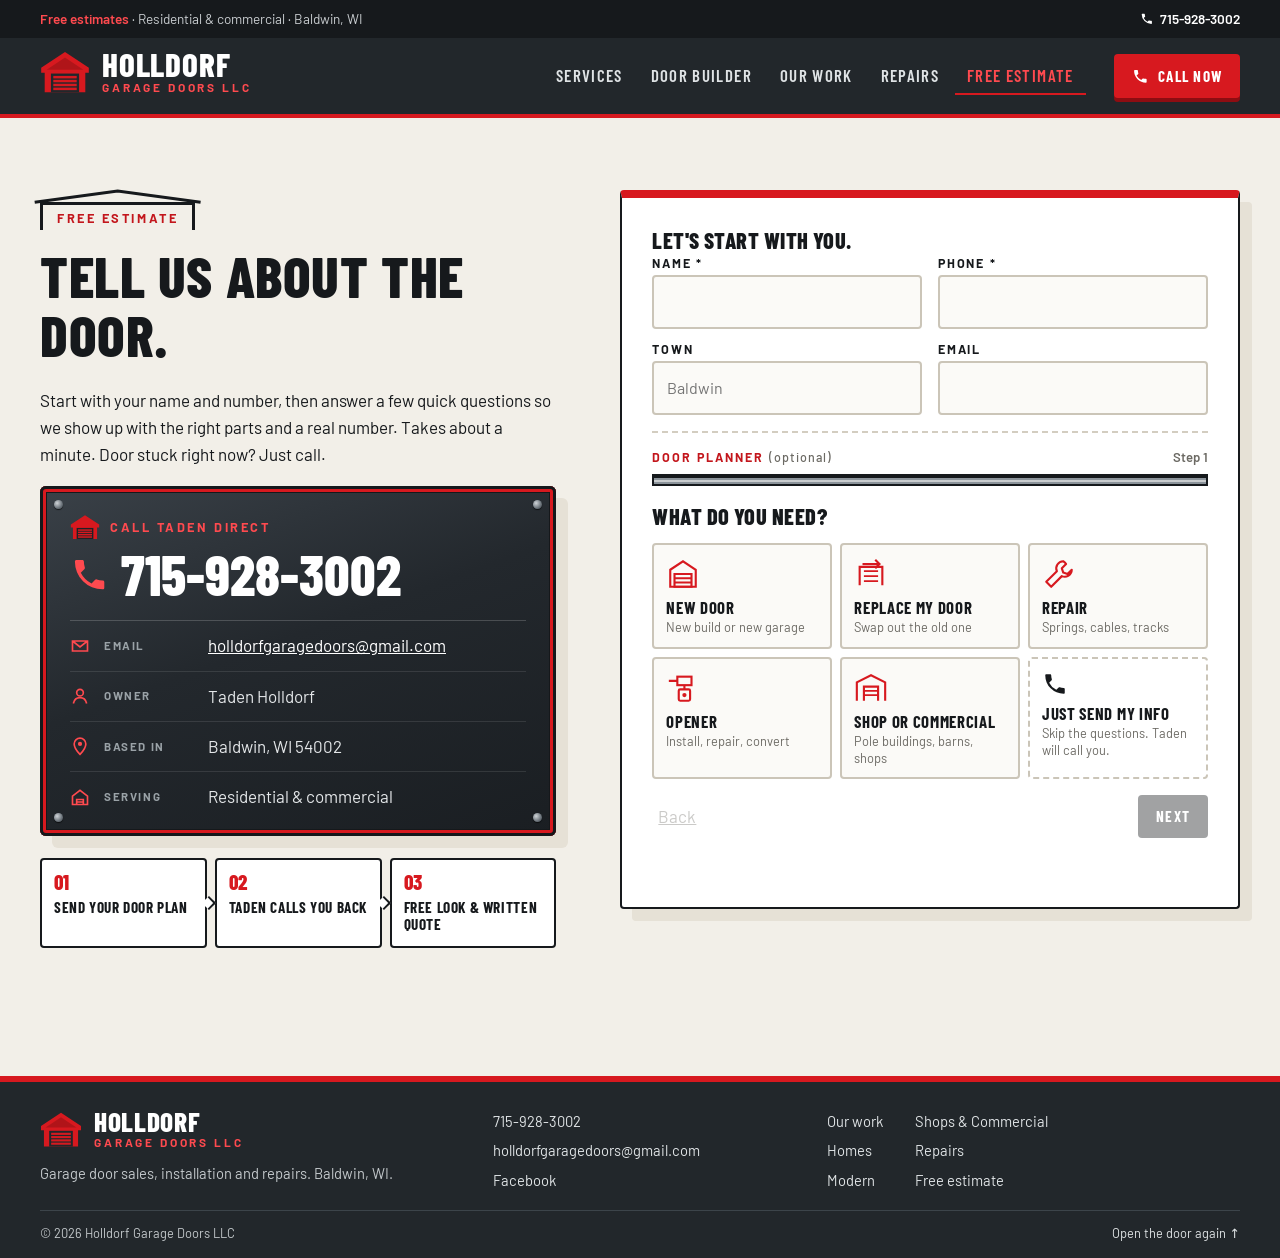
==== free-estimate/index.html @ e9998833 "Redesign: shop-drawing hero, new logo, landing pages, door planner - Hero: centered shop drawing of " ====
<!doctype html>
<html lang="en">
<head>
<meta charset="utf-8">
<meta name="viewport" content="width=device-width, initial-scale=1">
<title>Free Garage Door Estimate | Holldorf Garage Doors, Baldwin WI</title>
<meta name="description" content="Get a free garage door estimate from Holldorf Garage Doors in Baldwin, WI. Answer a few quick questions about your new door, repair or opener and we’ll call you back.">
<link rel="canonical" href="https://brilliantimpact-media.github.io/holldorf-doors-website/free-estimate/">
<meta name="theme-color" content="#d7191f">
<!-- Form service address (Formspree, Web3Forms, etc.). Leave empty and the form opens an email instead. -->
<meta name="hd-form-endpoint" content="">
<link rel="icon" href="../favicon.svg" type="image/svg+xml">
<link rel="icon" href="../favicon-48.png" type="image/png" sizes="48x48">
<link rel="apple-touch-icon" href="../apple-touch-icon.png">
<meta property="og:type" content="website">
<meta property="og:title" content="Free Garage Door Estimate | Holldorf Garage Doors, Baldwin WI">
<meta property="og:description" content="Get a free garage door estimate from Holldorf Garage Doors in Baldwin, WI. Answer a few quick questions about your new door, repair or opener and we’ll call you back.">
<meta property="og:url" content="https://brilliantimpact-media.github.io/holldorf-doors-website/free-estimate/">
<meta property="og:image" content="https://brilliantimpact-media.github.io/holldorf-doors-website/assets/img/og-image.jpg">
<meta name="twitter:card" content="summary_large_image">
<link rel="preconnect" href="https://fonts.googleapis.com">
<link rel="preconnect" href="https://fonts.gstatic.com" crossorigin>
<link href="https://fonts.googleapis.com/css2?family=Barlow+Condensed:wght@500;600;700;800&family=Barlow:wght@400;500;600;700&display=swap" rel="stylesheet">
<link rel="stylesheet" href="../assets/css/site.css?v=202611181426">
<script>document.documentElement.classList.add('js');</script>
<script type="application/ld+json">
{
 "@context": "https://schema.org",
 "@type": "BreadcrumbList",
 "itemListElement": [
  {
   "@type": "ListItem",
   "position": 1,
   "name": "Home",
   "item": "https://brilliantimpact-media.github.io/holldorf-doors-website/"
  },
  {
   "@type": "ListItem",
   "position": 2,
   "name": "Free Estimate",
   "item": "https://brilliantimpact-media.github.io/holldorf-doors-website/free-estimate/"
  }
 ]
}
</script>
</head>
<body class="inner">
<svg width="0" height="0" style="position:absolute" aria-hidden="true">
  <symbol id="i-phone" viewBox="0 0 24 24"><path fill="currentColor" d="M6.6 10.8a15.1 15.1 0 0 0 6.6 6.6l2.2-2.2c.3-.3.7-.4 1-.2 1.1.4 2.3.6 3.6.6.6 0 1 .4 1 1V20c0 .6-.4 1-1 1A17 17 0 0 1 3 4c0-.6.4-1 1-1h3.5c.6 0 1 .4 1 1 0 1.3.2 2.5.6 3.6.1.3 0 .7-.2 1z"/></symbol>
  <symbol id="i-arrow" viewBox="0 0 24 24"><path fill="none" stroke="currentColor" stroke-width="2.4" stroke-linecap="square" d="M4 12h15m-6-6 6 6-6 6"/></symbol>
  <symbol id="i-check" viewBox="0 0 24 24"><path fill="none" stroke="currentColor" stroke-width="3" stroke-linecap="square" d="m4 12.5 5 5L20 6.5"/></symbol>
</svg>

<a class="skip-link" href="#main">Skip to content</a>

<div class="topbar">
  <div class="wrap topbar__in">
    <span><b>Free estimates</b> &middot; Residential &amp; commercial &middot; Baldwin, WI</span>
    <a href="tel:+17159283002"><svg><use href="#i-phone"/></svg> 715-928-3002</a>
  </div>
</div>

<header class="site-header" id="top">
  <div class="wrap site-header__in">
    <a class="brand" href="../" aria-label="Holldorf Garage Doors, home"><span class="hd-lockup"><svg class="hd-lockup__icon" viewBox="0 0 64 56" aria-hidden="true"><path class="hd-mark__house" d="M32 2.5 1.5 22.5V29H6v25h52V29h4.5v-6.5Z"/><path class="hd-mark__trim" d="M32 9.5 8.5 25h47Z"/><rect class="hd-mark__door" x="14" y="30" width="36" height="24"/><g class="hd-mark__panels"><rect x="17" y="33" width="30" height="3.2"/><rect x="17" y="38" width="30" height="3.2"/><rect x="17" y="43" width="30" height="3.2"/><rect x="17" y="48" width="30" height="3.2"/></g></svg><span class="hd-lockup__words"><span class="hd-lockup__name">Holldorf</span><span class="hd-lockup__sub">Garage Doors LLC</span></span></span></a>
    <nav class="nav" id="nav" aria-label="Main">
      <a href="../#services">Services</a>
      <a href="../#builder">Door Builder</a>
      <a href="../work/">Our Work</a>
      <a href="../#trouble">Repairs</a>
      <a href="../free-estimate/" aria-current="page" class="is-active">Free Estimate</a>
    </nav>
    <a class="btn btn--red btn--sm header-cta" href="tel:+17159283002"><svg><use href="#i-phone"/></svg><span>Call now</span></a>
    <button class="nav-toggle" type="button" aria-controls="nav" aria-expanded="false" aria-label="Menu"><span></span><span></span><span></span></button>
  </div>
</header>

<main id="main">
  <!-- ============ Estimate (shared: homepage + /free-estimate/) ============ -->
  <section class="section estimate estimate--page" id="estimate">
    <div class="wrap estimate__grid">
      <div class="estimate__info" data-reveal>
        <p class="kicker"><span class="kick"><svg class="kick__roof" viewBox="0 0 100 20" preserveAspectRatio="none" aria-hidden="true"><path d="M1 19 50 1.5 99 19"/></svg><span class="kick__bay"><span class="kick__text">Free estimate</span><span class="kick__door" aria-hidden="true"></span></span></span></p>
        <h1>Tell us about the door.</h1>
        <p>Start with your name and number, then answer a few quick questions so we show up with the right parts and a real number. Takes about a minute. Door stuck right now? Just call.</p>
        <div class="cplate">
          <i class="cplate__rivet cplate__rivet--tl"></i><i class="cplate__rivet cplate__rivet--tr"></i><i class="cplate__rivet cplate__rivet--bl"></i><i class="cplate__rivet cplate__rivet--br"></i>
          <p class="cplate__label"><svg class="cplate__mark" viewBox="0 0 64 56" aria-hidden="true"><path class="hd-mark__house" d="M32 2.5 1.5 22.5V29H6v25h52V29h4.5v-6.5Z"/><rect class="hd-mark__door" x="14" y="30" width="36" height="24"/><g class="hd-mark__panels"><rect x="17" y="33" width="30" height="3.2"/><rect x="17" y="38" width="30" height="3.2"/><rect x="17" y="43" width="30" height="3.2"/><rect x="17" y="48" width="30" height="3.2"/></g></svg>Call Taden direct</p>
          <a class="cplate__phone" href="tel:+17159283002"><svg><use href="#i-phone"/></svg>715-928-3002</a>
          <ul class="cplate__list">
            <li><svg viewBox="0 0 24 24" aria-hidden="true"><path d="M3 6h18v12H3z M3 6l9 7 9-7" fill="none" stroke="currentColor" stroke-width="2"/></svg><span>Email</span><a href="mailto:holldorfgaragedoors@gmail.com">holldorfgaragedoors@gmail.com</a></li>
            <li><svg viewBox="0 0 24 24" aria-hidden="true"><circle cx="12" cy="8" r="4" fill="none" stroke="currentColor" stroke-width="2"/><path d="M4 21c1-4.5 4.2-7 8-7s7 2.5 8 7" fill="none" stroke="currentColor" stroke-width="2"/></svg><span>Owner</span>Taden Holldorf</li>
            <li><svg viewBox="0 0 24 24" aria-hidden="true"><path d="M12 22s7-7.2 7-12.5A7 7 0 0 0 5 9.5C5 14.8 12 22 12 22z" fill="none" stroke="currentColor" stroke-width="2"/><circle cx="12" cy="9.5" r="2.5" fill="currentColor"/></svg><span>Based in</span>Baldwin, WI 54002</li>
            <li><svg viewBox="0 0 24 24" aria-hidden="true"><path d="M3 11 12 4l9 7v10H3z" fill="none" stroke="currentColor" stroke-width="2"/><path d="M8 21v-6h8v6M8 18h8" fill="none" stroke="currentColor" stroke-width="2"/></svg><span>Serving</span>Residential &amp; commercial</li>
          </ul>
        </div>
        <ol class="howto">
          <li><b>01</b><span>Send your door plan</span></li>
          <li><b>02</b><span>Taden calls you back</span></li>
          <li><b>03</b><span>Free look &amp; written quote</span></li>
        </ol>
      </div>

      <!-- Contact first, then the Door Planner. Follow-up questions depend on the job picked
           (built in estimate.js); every question has an "Other" option. -->
      <form class="estimate__form planner" id="estimate-form" novalidate data-reveal data-thanks="../thank-you.html">
        <fieldset class="contact-block">
          <legend>Let's start with you.</legend>
          <div class="field-row">
            <label class="field"><span>Name *</span><input name="name" autocomplete="name" required aria-describedby="err-name"><em class="field-err" id="err-name"></em></label>
            <label class="field"><span>Phone *</span><input name="phone" type="tel" inputmode="tel" autocomplete="tel" required aria-describedby="err-phone"><em class="field-err" id="err-phone"></em></label>
          </div>
          <div class="field-row">
            <label class="field"><span>Town</span><input name="town" autocomplete="address-level2" placeholder="Baldwin"></label>
            <label class="field"><span>Email</span><input name="email" type="email" autocomplete="email" aria-describedby="err-email"><em class="field-err" id="err-email"></em></label>
          </div>
          <input type="text" name="_gotcha" class="hp" tabindex="-1" autocomplete="off" aria-hidden="true">
        </fieldset>

        <div class="build-pick" id="build-pick" hidden>
          <span>Door Builder pick</span>
          <p></p>
          <button type="button" class="link-btn" id="build-clear">Remove</button>
          <input type="hidden" name="door_builder">
        </div>

        <div class="planner-block">
          <div class="planner-top">
            <p class="planner-kicker">Door planner <span>(optional)</span></p>
            <p class="meter-label" aria-live="polite">Step 1</p>
          </div>
          <div class="meter" aria-hidden="true"><div class="meter-door"></div></div>

          <fieldset class="q on" data-key="type" data-single data-label="Job">
            <legend>What do you need?</legend>
            <div class="opts opts-icon">
              <button type="button" class="opt" data-v="New door"><svg viewBox="0 0 48 48" aria-hidden="true"><path d="M6 18 24 6l18 12v24H6z" fill="none" stroke="currentColor" stroke-width="3"/><path d="M12 24h24v18H12z" fill="none" stroke="currentColor" stroke-width="3"/><path d="M12 30h24M12 36h24" stroke="currentColor" stroke-width="2.5"/></svg><strong>New door</strong><span>New build or new garage</span></button>
              <button type="button" class="opt" data-v="Replace my door"><svg viewBox="0 0 48 48" aria-hidden="true"><path d="M8 40V14h32v26" fill="none" stroke="currentColor" stroke-width="3"/><path d="M14 20h20M14 27h20M14 34h20" stroke="currentColor" stroke-width="2.5"/><path d="m30 4 6 6-6 6" fill="none" stroke="currentColor" stroke-width="3"/><path d="M12 10h24" stroke="currentColor" stroke-width="3"/></svg><strong>Replace my door</strong><span>Swap out the old one</span></button>
              <button type="button" class="opt" data-v="Repair"><svg viewBox="0 0 48 48" aria-hidden="true"><path d="M30 6a10 10 0 0 0-9 14L6 35l7 7 15-15A10 10 0 0 0 42 18l-6 6-6-2-2-6 6-6a10 10 0 0 0-4-4z" fill="none" stroke="currentColor" stroke-width="3" stroke-linejoin="round"/></svg><strong>Repair</strong><span>Springs, cables, tracks</span></button>
              <button type="button" class="opt" data-v="Opener"><svg viewBox="0 0 48 48" aria-hidden="true"><rect x="16" y="8" width="20" height="12" fill="none" stroke="currentColor" stroke-width="3"/><path d="M4 14h12M26 20v6" stroke="currentColor" stroke-width="3"/><rect x="18" y="26" width="16" height="16" rx="2" fill="none" stroke="currentColor" stroke-width="3"/><circle cx="26" cy="34" r="3" fill="currentColor"/></svg><strong>Opener</strong><span>Install, repair, convert</span></button>
              <button type="button" class="opt" data-v="Commercial or pole building"><svg viewBox="0 0 48 48" aria-hidden="true"><path d="M4 42V16L24 6l20 10v26" fill="none" stroke="currentColor" stroke-width="3"/><path d="M14 42V22h20v20" fill="none" stroke="currentColor" stroke-width="3"/><path d="M14 28h20M14 34h20" stroke="currentColor" stroke-width="2.5"/></svg><strong>Shop or commercial</strong><span>Pole buildings, barns, shops</span></button>
              <button type="submit" class="opt opt-send send-now"><svg viewBox="0 0 24 24" aria-hidden="true"><use href="#i-phone"/></svg><strong>Just send my info</strong><span>Skip the questions. Taden will call you.</span></button>
            </div>
          </fieldset>

          <fieldset class="q q-final" data-key="final">
            <legend>Here's your door plan.</legend>
            <div class="plan-card">
              <dl class="plan-list"></dl>
              <div>
                <p class="plan-head">What happens next</p>
                <ul class="plan-expect"></ul>
              </div>
            </div>
            <label class="field final-note"><span class="final-label">Anything else we should know?</span><textarea name="details" rows="3" placeholder="Door size, what's going on, best time to reach you..."></textarea></label>
            <input type="hidden" name="door_plan">
            <button class="btn btn--red btn--block send-plan" type="submit">Send my door plan <svg><use href="#i-arrow"/></svg></button>
          </fieldset>

          <div class="planner-nav">
            <button type="button" class="link-btn p-back" disabled>Back</button>
            <button type="button" class="btn btn--dark btn--sm p-next" disabled>Next</button>
          </div>
        </div>
        <p class="form-msg" id="form-msg" role="status" aria-live="polite"></p>
      </form>
    </div>
  </section>

</main>

<footer class="site-footer">
  <div class="wrap footer__grid">
    <div class="footer__brand">
      <a class="footer__logo" href="../" aria-label="Holldorf Garage Doors, home"><span class="hd-lockup"><svg class="hd-lockup__icon" viewBox="0 0 64 56" aria-hidden="true"><path class="hd-mark__house" d="M32 2.5 1.5 22.5V29H6v25h52V29h4.5v-6.5Z"/><path class="hd-mark__trim" d="M32 9.5 8.5 25h47Z"/><rect class="hd-mark__door" x="14" y="30" width="36" height="24"/><g class="hd-mark__panels"><rect x="17" y="33" width="30" height="3.2"/><rect x="17" y="38" width="30" height="3.2"/><rect x="17" y="43" width="30" height="3.2"/><rect x="17" y="48" width="30" height="3.2"/></g></svg><span class="hd-lockup__words"><span class="hd-lockup__name">Holldorf</span><span class="hd-lockup__sub">Garage Doors LLC</span></span></span></a>
      <p class="footer__blurb">Garage door sales, installation and repairs. Baldwin, WI.</p>
    </div>
    <ul class="footer__list">
      <li><a href="tel:+17159283002">715-928-3002</a></li>
      <li><a href="mailto:holldorfgaragedoors@gmail.com">holldorfgaragedoors@gmail.com</a></li>
      <li><a href="https://www.facebook.com/p/Holldorf-Garage-Doors-LLC-61573275539430/">Facebook</a></li>
    </ul>
    <ul class="footer__list footer__list--2">
      <li><a href="../work/">Our work</a></li><li><a href="../work/homes/">Homes</a></li><li><a href="../work/modern/">Modern</a></li><li><a href="../work/shops-commercial/">Shops &amp; Commercial</a></li>
      <li><a href="../#trouble">Repairs</a></li>
      <li><a href="../free-estimate/">Free estimate</a></li>
    </ul>
  </div>
  <div class="wrap footer__base">
    <span>&copy; <span id="yr">2026</span> Holldorf Garage Doors LLC</span>
    <a href="../?intro" class="replay">Open the door again &uarr;</a>
  </div>
</footer>

<a class="call-bar" href="tel:+17159283002"><svg><use href="#i-phone"/></svg> Call for a free estimate</a>

<div class="lightbox" id="lightbox" hidden>
  <button class="lb-close" type="button" aria-label="Close">&times;</button>
  <button class="lb-nav lb-prev" type="button" aria-label="Previous photo">&lsaquo;</button>
  <figure><img alt=""><figcaption></figcaption></figure>
  <button class="lb-nav lb-next" type="button" aria-label="Next photo">&rsaquo;</button>
</div>

<script src="../assets/js/main.js?v=202611181426" defer></script>
<script src="../assets/js/estimate.js?v=202611181426" defer></script>
</body>
</html>
---- assets/css/site.css ----
/* Holldorf Garage Doors: site styles */
:root {
  --ink: #16191c;
  --steel: #22272b;
  --steel-2: #2e3439;
  --steel-3: #3c444a;
  --line: #4a535a;
  --paper: #f2efe8;
  --paper-2: #e6e1d6;
  --muted: #6c6a64;
  --red: #d7191f;      /* logo red */
  --red-2: #ee2a30;
  --red-dark: #8e0d12;
  --caution: #f6c300;  /* caution tape */
  --rust: #c3161c;
  --white: #fff;
  --radius: 4px;
  --wrap: 1200px;
  --head: "Barlow Condensed", "Arial Narrow", sans-serif;
  --body: "Barlow", system-ui, -apple-system, "Segoe UI", sans-serif;
  --mark-door: var(--ink);
  --hdr: 80px;
}

*, *::before, *::after { box-sizing: border-box; }
html { scroll-behavior: smooth; scroll-padding-top: 84px; -webkit-text-size-adjust: 100%; }
body { margin: 0; background: var(--paper); color: var(--ink); font: 400 17px/1.6 var(--body); overflow-x: hidden; }
img { max-width: 100%; height: auto; display: block; }
a { color: inherit; }
h1, h2, h3, h4 { font-family: var(--head); line-height: 1.02; margin: 0 0 .4em; text-transform: uppercase; letter-spacing: .01em; }
h2 { font-size: clamp(2.2rem, 4.6vw, 3.6rem); font-weight: 800; }
h3 { font-size: 1.45rem; font-weight: 700; }
p { margin: 0 0 1em; }
svg { width: 1em; height: 1em; flex: none; }
button { font: inherit; }
.wrap { width: min(var(--wrap), 100% - 32px); margin-inline: auto; }
.skip-link { position: absolute; left: -999px; top: 8px; background: var(--red); color: var(--white); padding: 8px 14px; z-index: 300; font-weight: 700; }
.skip-link:focus { left: 8px; }
:focus-visible { outline: 3px solid var(--red); outline-offset: 3px; }

.kicker { font: 700 .8rem/1 var(--body); letter-spacing: .2em; text-transform: uppercase; color: var(--rust); margin-bottom: 16px; display: flex; }
/* Section label drawn as a tiny garage; its door rolls up when the section scrolls in */
.kick { display: inline-flex; flex-direction: column; color: var(--ink); }
.kick__roof { display: block; width: calc(100% + 14px); height: 13px; margin: 0 -7px -1.5px; overflow: visible; }
.kick__roof path { fill: none; stroke: currentColor; stroke-width: 3; stroke-linejoin: miter; vector-effect: non-scaling-stroke; }
.kick__bay { position: relative; display: block; border: 3px solid currentColor; border-bottom: 0; padding: 7px 14px 6px; overflow: hidden; }
.kick__text { display: block; color: var(--rust); white-space: nowrap; }
.kick__door { display: none; }
.js .kick__door { display: block; position: absolute; inset: 0; background: repeating-linear-gradient(180deg, #e9e7e1 0 6px, #c9c6be 6px 7.5px); transition: transform .9s cubic-bezier(.6,.02,.3,1) .1s; }
.js .kick.is-open .kick__door { transition-delay: .3s; }
.js .kick.is-open .kick__door { transform: translateY(-101%); }
.section-head--light .kick, .area .kick { color: #d5d9dc; }
.section-head--light .kick__text, .area .kick__text { color: #ff4a4f; }
.js .section-head--light .kick__door, .js .area .kick__door { background: repeating-linear-gradient(180deg, #4a5157 0 6px, #2b3035 6px 7.5px); }
.stamp { font-family: var(--head); font-size: .9rem; letter-spacing: .12em; border: 2px solid currentColor; padding: 4px 8px 3px; transform: rotate(-2deg); display: inline-block; }

/* Buttons */
.btn { display: inline-flex; align-items: center; justify-content: center; gap: 10px; font: 700 1.05rem/1 var(--head); letter-spacing: .08em; text-transform: uppercase; text-decoration: none; padding: 17px 24px 16px; border: 2px solid transparent; border-radius: var(--radius); cursor: pointer; transition: transform .15s, background .15s, color .15s, box-shadow .15s; }
.btn svg { width: 1.1em; height: 1.1em; }
.btn--red { background: var(--red); color: var(--white); box-shadow: 0 4px 0 var(--red-dark); }
.btn--red:hover { background: var(--red-2); transform: translateY(-1px); }
.btn--red:active { transform: translateY(3px); box-shadow: 0 1px 0 var(--red-dark); }
.btn--ghost { color: var(--white); border-color: rgba(255,255,255,.6); }
.btn--ghost:hover { background: var(--white); color: var(--ink); }
.btn--dark { background: var(--ink); color: var(--white); }
.btn--dark:hover { background: var(--steel-3); }
.btn--sm { padding: 12px 16px 11px; font-size: .95rem; }
.btn--block { width: 100%; }

/* Topbar + header */
.topbar { background: var(--ink); color: #c9cdd0; font-size: .85rem; }
.topbar__in { display: flex; justify-content: space-between; align-items: center; gap: 12px; min-height: 38px; }
.topbar b { color: #ff4a4f; font-weight: 600; }
.topbar a { display: inline-flex; gap: 6px; align-items: center; color: var(--white); font-weight: 600; text-decoration: none; }
.site-header { position: sticky; top: 0; z-index: 50; background: var(--steel); color: var(--white); border-bottom: 4px solid var(--red); transition: box-shadow .2s; }
.site-header.is-stuck { box-shadow: 0 6px 24px rgba(0,0,0,.35); }
.site-header__in { display: flex; align-items: center; gap: 28px; min-height: 76px; }
.brand { display: block; flex: none; text-decoration: none; }
/* Logo: garage mark on the side, HOLLDORF big, GARAGE DOORS LLC underneath */
.hd-mark__house { fill: var(--mark-fg, var(--red)); }
.hd-mark__trim { fill: var(--mark-trim, rgba(0,0,0,.18)); }
.hd-mark__door { fill: var(--mark-door, var(--ink)); }
.hd-mark__panels { fill: var(--mark-panel, var(--mark-fg, var(--red))); }
.hd-lockup { display: inline-flex; align-items: center; gap: 12px; color: var(--white); --mark-door: var(--steel); }
.hd-lockup__icon { width: 50px; height: 44px; flex: none; }
.hd-lockup__words { display: flex; flex-direction: column; line-height: 1; }
.hd-lockup__name { font: 800 2.05rem/.82 var(--head); text-transform: uppercase; letter-spacing: .025em; color: var(--white); }
.hd-lockup__sub { margin-top: 5px; font: 700 .74rem/1 var(--body); letter-spacing: .24em; text-transform: uppercase; color: #ff4a4f; }
.nav { display: flex; gap: 4px; margin-left: auto; }
.nav a { font: 600 1.05rem/1 var(--head); letter-spacing: .08em; text-transform: uppercase; text-decoration: none; padding: 10px 12px; color: #dfe3e5; border-bottom: 2px solid transparent; }
.nav a:hover, .nav a.is-active { color: #ff4a4f; border-bottom-color: var(--red); }
.nav-toggle { display: none; background: none; border: 0; width: 44px; height: 44px; padding: 10px; cursor: pointer; }
.nav-toggle span { display: block; height: 3px; background: var(--white); margin: 5px 0; transition: transform .2s, opacity .2s; }
.nav-toggle[aria-expanded="true"] span:nth-child(1) { transform: translateY(8px) rotate(45deg); }
.nav-toggle[aria-expanded="true"] span:nth-child(2) { opacity: 0; }
.nav-toggle[aria-expanded="true"] span:nth-child(3) { transform: translateY(-8px) rotate(-45deg); }

/* Hero: centered shop drawing on a drafting grid */
.hero { position: relative; color: var(--white); background-color: #15181b; overflow: hidden; text-align: center;
  background-image: radial-gradient(ellipse 80% 70% at 50% 45%, transparent 0%, rgba(10,11,13,.75) 100%),
    linear-gradient(rgba(255,255,255,.045) 1px, transparent 1px), linear-gradient(90deg, rgba(255,255,255,.045) 1px, transparent 1px),
    linear-gradient(rgba(255,255,255,.02) 1px, transparent 1px), linear-gradient(90deg, rgba(255,255,255,.02) 1px, transparent 1px);
  background-size: 100% 100%, 64px 64px, 64px 64px, 16px 16px, 16px 16px; background-position: center; }
.hero__in { position: relative; padding: clamp(44px, 7vh, 80px) 0 clamp(52px, 7vh, 76px); display: flex; flex-direction: column; align-items: center; }
.hero__copy { display: flex; flex-direction: column; align-items: center; }
.hero__kicker { display: flex; justify-content: center; flex-wrap: wrap; margin: 0 0 14px; font: 700 .85rem/1 var(--body); letter-spacing: .2em; text-transform: uppercase; color: #cfd3d6; }
.hero__kicker span + span::before { content: "\2605"; color: var(--red-2); margin: 0 14px; letter-spacing: 0; }
.hero__title { font-size: clamp(3rem, 7vw, 6.2rem); font-weight: 800; line-height: .9; margin-bottom: 16px; }
.hero__title span { color: var(--red-2); white-space: nowrap; }
.hero__lede { max-width: 36em; font-size: 1.15rem; color: #d9dcde; }
.hero__ctas { display: flex; gap: 14px; flex-wrap: wrap; justify-content: center; margin-top: 10px; }
.hero__plan { width: min(980px, 100%); margin-top: clamp(18px, 3vh, 34px); }
.plan { width: 100%; height: auto; display: block; overflow: visible; }
.plan .ln { fill: none; stroke: #eceae4; stroke-width: 2.2; stroke-linecap: square; stroke-linejoin: miter; }
.plan .ln--thin { stroke-width: 1.5; }
.plan .ln--hair { stroke-width: .8; stroke: #8d959a; }
.plan .ln--glass { fill: rgba(255,255,255,.06); }
.plan .ln--glint { stroke-width: 1; stroke: #8d959a; }
.plan .ln--ground { stroke-width: 2.6; }
.plan .ln--dim { stroke: #ff4a4f; stroke-width: 1.5; }
.plan .ln--ext { stroke: #ff4a4f; stroke-width: 1; stroke-opacity: .6; }
.plan .ln--lead { stroke: #9aa2a7; stroke-width: 1; }
.plan .dotc { fill: #ff4a4f; }
.plan .dim-t { font: 700 17px var(--head); letter-spacing: .06em; fill: #ff4a4f; text-anchor: middle; }
.plan .call-t { font: 600 15px var(--head); letter-spacing: .1em; text-transform: uppercase; fill: #c3c8cb; }
.hero__sheet { position: absolute; right: 16px; bottom: 40px; margin: 0; display: flex; border: 1px solid rgba(255,255,255,.22); font: 600 .68rem/1 var(--body); letter-spacing: .16em; text-transform: uppercase; color: #8f979c; }
.hero__sheet span { padding: 7px 10px; }
.hero__sheet span + span { border-left: 1px solid rgba(255,255,255,.22); }
/* draw-in (plays as the door lifts) */
.js .plan .ln { stroke-dasharray: 1; stroke-dashoffset: 1; }
.js .plan .dotc, .js .plan .fade { opacity: 0; }
.hero-in .plan .ln { animation: plan-draw 1.1s cubic-bezier(.5,0,.2,1) forwards; animation-delay: var(--d, 0s); }
.hero-in .plan .dotc, .hero-in .plan .fade { animation: plan-fade .5s ease forwards; animation-delay: var(--d, 0s); }
@keyframes plan-draw { to { stroke-dashoffset: 0; } }
@keyframes plan-fade { to { opacity: 1; } }
.js .hero__copy > * { opacity: 0; transform: translateY(22px); transition: opacity .8s ease, transform .8s cubic-bezier(.2,.7,.2,1); }
.hero-in .hero__copy > * { opacity: 1; transform: none; }
.hero-in .hero__copy > :nth-child(2) { transition-delay: .08s; }
.hero-in .hero__copy > :nth-child(3) { transition-delay: .16s; }
.hero-in .hero__copy > :nth-child(4) { transition-delay: .24s; }

/* Slanted caution tape under the hero */
.tape { position: relative; z-index: 5; height: 40px; margin: -20px -2% 0; transform: rotate(-1.4deg); border-block: 5px solid var(--ink);
  background: repeating-linear-gradient(-45deg, var(--caution) 0 22px, var(--ink) 22px 44px); box-shadow: 0 8px 18px rgba(0,0,0,.28); }

.hazard { height: 14px; background: repeating-linear-gradient(-45deg, var(--caution) 0 18px, var(--ink) 18px 36px); }

/* Sections */
.section { padding: clamp(72px, 10vw, 128px) 0; }
.section-head { max-width: 660px; margin-bottom: 48px; }
.section-head p:last-child { font-size: 1.1rem; color: var(--muted); }
.section-head--light p:last-child { color: #b9bfc3; }
.section-head--center { margin-inline: auto; text-align: center; }
.section-head--tight { max-width: 760px; margin-bottom: 34px; }
.section-head--tight h2 { font-size: clamp(2rem, 3.6vw, 2.9rem); }
.section-head--tight p:last-child { margin-bottom: 0; }
.section-head--center .kicker { justify-content: center; }
.section-head--row { max-width: none; display: flex; justify-content: space-between; align-items: end; gap: 24px; flex-wrap: wrap; }
.section-head--row h2 { margin: 0; }

/* Services */
.services { padding-block: clamp(56px, 7vw, 84px); }
.svc-grid { display: grid; grid-template-columns: repeat(3, 1fr); gap: 2px; background: var(--paper-2); border: 2px solid var(--paper-2); }
.svc { position: relative; background: var(--white); padding: 24px 26px 24px; display: grid; grid-template-columns: 44px 1fr; gap: 6px 16px; align-content: start; transition: background .2s, color .2s; overflow: hidden; }
.svc::after { content: ""; position: absolute; left: 0; right: 0; bottom: 0; height: 4px; background: var(--red); transform: scaleX(0); transform-origin: left; transition: transform .35s; }
.svc:hover { background: var(--steel); color: var(--white); }
.svc:hover::after { transform: scaleX(1); }
.svc:hover p { color: #c6cbce; }
.svc__no { position: absolute; top: 14px; right: 18px; font: 800 1.6rem/1 var(--head); color: var(--paper-2); transition: color .2s; }
.svc:hover .svc__no { color: var(--steel-3); }
.svc__icon { width: 44px; height: 44px; color: var(--red); grid-row: span 2; }
.svc:hover .svc__icon { color: #ff4a4f; }
.svc h3 { font-size: 1.3rem; margin: 6px 0 0; padding-right: 30px; }
.svc p { color: var(--muted); margin: 0; font-size: .95rem; line-height: 1.5; }

/* Builder */
.builder { background: var(--steel) linear-gradient(180deg, var(--ink), var(--steel)); color: var(--white); padding-block: clamp(48px, 5vw, 60px); }
.builder .section-head--tight { margin-bottom: 24px; }
.builder__grid { display: grid; grid-template-columns: minmax(0, 1.35fr) minmax(0, 1fr); gap: 28px; align-items: start; }
.builder__stage { background: #0f1214; border: 2px solid var(--steel-3); padding: 12px; border-radius: var(--radius); }
#door-preview { width: 100%; height: auto; display: block; border-radius: 2px; }
.builder__note { font-size: .76rem; color: #8f979c; margin: 0; }
.builder__controls { display: grid; gap: 14px; }
fieldset { border: 0; padding: 0; margin: 0; min-width: 0; }
legend { font: 700 .74rem/1 var(--body); letter-spacing: .18em; text-transform: uppercase; color: var(--red-2); margin-bottom: 8px; padding: 0; }
.chips { display: flex; flex-wrap: wrap; gap: 6px; }
.chips label, .swatches label, .toggle { cursor: pointer; position: relative; }
.chips input, .swatches input, .toggle input { position: absolute; opacity: 0; width: 1px; height: 1px; }
.chips span { display: inline-block; padding: 8px 11px 7px; border: 2px solid var(--line); border-radius: var(--radius); font: 600 .92rem/1 var(--head); letter-spacing: .06em; text-transform: uppercase; color: #dfe3e5; transition: all .15s; }
.chips label:hover span { border-color: #8c959b; }
.chips input:checked + span { background: var(--red); border-color: var(--red); color: var(--white); }
.chips input:focus-visible + span, .swatches input:focus-visible + span, .toggle input:focus-visible + span { outline: 3px solid var(--red-2); outline-offset: 3px; }
.swatches { display: flex; flex-wrap: wrap; gap: 4px 6px; }
.swatches label { display: flex; flex-direction: column; align-items: center; gap: 4px; width: 50px; }
.swatches span { width: 36px; height: 36px; border-radius: 50%; background: var(--sw); border: 3px solid var(--steel); box-shadow: 0 0 0 2px var(--line); transition: box-shadow .15s, transform .15s; }
.swatches--sm span { width: 32px; height: 32px; }
.swatches input:checked + span { box-shadow: 0 0 0 3px var(--red-2); transform: scale(1.06); }
.swatches em { font-style: normal; font-size: .7rem; color: #b9bfc3; text-align: center; line-height: 1.1; }
.toggle { display: inline-flex; align-items: center; gap: 10px; margin-top: 10px; font-size: .9rem; color: #dfe3e5; }
.toggle span { width: 38px; height: 22px; border-radius: 11px; background: var(--steel-3); position: relative; transition: background .2s; }
.toggle span::after { content: ""; position: absolute; top: 3px; left: 3px; width: 16px; height: 16px; border-radius: 50%; background: var(--white); transition: transform .2s; }
.toggle input:checked + span { background: var(--red); }
.toggle input:checked + span::after { transform: translateX(16px); }
.ticket { margin-top: 12px; background: var(--paper); color: var(--ink); border-radius: var(--radius); padding: 12px 12px 12px 16px; display: flex; gap: 14px; align-items: center; }
.ticket__body { flex: 1; min-width: 0; }
.ticket__head { display: flex; justify-content: space-between; font: 700 .7rem/1 var(--body); letter-spacing: .16em; text-transform: uppercase; color: var(--rust); border-bottom: 2px dashed #c9c2b3; padding-bottom: 6px; margin-bottom: 6px; }
.ticket p { margin: 0; font: 600 1rem/1.25 var(--head); letter-spacing: .03em; text-transform: uppercase; }
.ticket .btn { flex: none; padding: 14px 16px 13px; font-size: .95rem; }

/* Gallery */
.filters { display: flex; flex-wrap: wrap; gap: 6px; }
.filters button { border: 2px solid var(--ink); background: transparent; padding: 9px 14px 8px; font: 700 .95rem/1 var(--head); letter-spacing: .07em; text-transform: uppercase; cursor: pointer; border-radius: var(--radius); }
.filters button:hover { background: var(--paper-2); }
.filters button.is-on { background: var(--ink); color: var(--white); }
.gallery { display: grid; grid-template-columns: repeat(4, 1fr); grid-auto-rows: 210px; grid-auto-flow: dense; gap: 10px; }
.g { margin: 0; position: relative; overflow: hidden; background: var(--steel); border-radius: var(--radius); animation: g-in .45s ease both; }
.g--wide { grid-column: span 2; grid-row: span 2; }
.g--tall { grid-row: span 2; }
.g[hidden] { display: none; }
@keyframes g-in { from { opacity: 0; transform: scale(.97); } }
.g button { all: unset; display: block; width: 100%; height: 100%; cursor: zoom-in; }
.g button:focus-visible { outline: 3px solid var(--red); outline-offset: -3px; }
.g img { width: 100%; height: 100%; object-fit: cover; object-position: 50% 68%; transition: transform .6s cubic-bezier(.2,.7,.2,1); }
.g:hover img { transform: scale(1.05); }
.g figcaption { position: absolute; left: 0; right: 0; bottom: 0; padding: 30px 14px 12px; font: 600 1rem/1.15 var(--head); letter-spacing: .05em; text-transform: uppercase; color: var(--white); background: linear-gradient(transparent, rgba(0,0,0,.78)); pointer-events: none; }

/* Lightbox */
.lightbox { position: fixed; inset: 0; z-index: 200; background: rgba(10,12,14,.95); display: grid; grid-template-columns: 64px 1fr 64px; align-items: center; padding: 24px 8px; }
.lightbox[hidden] { display: none; }
.lightbox figure { margin: 0; display: flex; flex-direction: column; align-items: center; gap: 12px; max-height: 100%; min-width: 0; }
.lightbox img { max-height: calc(100vh - 110px); width: auto; object-fit: contain; border-radius: var(--radius); }
.lightbox figcaption { color: var(--white); font: 600 1.1rem/1.2 var(--head); letter-spacing: .06em; text-transform: uppercase; text-align: center; }
.lb-nav, .lb-close { background: none; border: 0; color: var(--white); cursor: pointer; font-size: 3rem; line-height: 1; padding: 8px; }
.lb-nav:hover, .lb-close:hover { color: var(--red); }
.lb-close { position: absolute; top: 10px; right: 16px; font-size: 2.6rem; }

/* Troubleshooter */
.trouble { background: var(--paper-2); padding-block: clamp(56px, 6vw, 76px); }
.diag__left { display: flex; flex-direction: column; gap: 12px; }
.diag__left .diag__list { flex: 1; }
.diag { display: grid; grid-template-columns: minmax(0, 1fr) minmax(0, 1fr); gap: 20px; align-items: stretch; }
.diag__list { display: grid; grid-template-columns: 1fr 1fr; gap: 10px; }
.diag__list button { display: flex; flex-direction: column; align-items: flex-start; gap: 10px; text-align: left; background: var(--white); color: var(--ink); border: 2px solid var(--ink); border-radius: var(--radius); padding: 16px 16px 18px; cursor: pointer; position: relative; transition: background .15s, color .15s, transform .15s; }
.diag__list button:hover { transform: translateY(-2px); box-shadow: 0 4px 0 var(--ink); }
.diag__list button[aria-selected="true"] { background: var(--ink); color: var(--white); box-shadow: none; transform: none; }
.diag__no { font: 800 1.9rem/1 var(--head); color: var(--red); }
.diag__list button[aria-selected="true"] .diag__no { color: #ff4a4f; }
.diag__label { font: 700 1.08rem/1.15 var(--head); letter-spacing: .04em; text-transform: uppercase; }
.dot { position: absolute; top: 16px; right: 16px; width: 12px; height: 12px; border-radius: 50%; }
.dot--call { background: var(--red); }
.dot--check { background: var(--caution); box-shadow: 0 0 0 1px rgba(0,0,0,.25); }
.diag__panels { display: grid; background: var(--ink); color: var(--white); border-radius: var(--radius); border-top: 8px solid var(--red); }
.diag__panel { grid-area: 1 / 1; padding: 26px 28px 28px; visibility: hidden; opacity: 0; transform: translateY(8px); transition: opacity .3s, transform .3s, visibility 0s .3s; display: flex; flex-direction: column; }
.diag__panel.is-active { visibility: visible; opacity: 1; transform: none; transition: opacity .3s, transform .3s; }
.diag__panel h3 { font-size: 1.8rem; margin: 12px 0 16px; }
.diag__panel dl { margin: 0 0 22px; display: grid; gap: 14px; }
.diag__panel dt { font: 700 .74rem/1 var(--body); letter-spacing: .16em; text-transform: uppercase; color: #9aa2a7; margin-bottom: 4px; }
.diag__panel dd { margin: 0; color: #e4e7e9; }
.diag__panel .btn { margin-top: auto; align-self: flex-start; }
.lvl { align-self: flex-start; display: inline-block; font: 700 .72rem/1 var(--body); letter-spacing: .16em; text-transform: uppercase; padding: 6px 9px; border-radius: 2px; }
.lvl--call { background: var(--red); color: var(--white); }
.lvl--check { background: var(--caution); color: var(--ink); }
.safety { display: flex; gap: 18px; align-items: center; background: var(--white); border: 2px solid var(--ink); border-radius: var(--radius); padding: 14px 18px 14px 0; overflow: hidden; }
.safety b { flex: none; align-self: stretch; display: flex; align-items: center; padding: 0 18px 0 22px; margin: -14px 0; background: repeating-linear-gradient(-45deg, var(--caution) 0 12px, var(--ink) 12px 24px); }
.safety b { font-size: 0; width: 70px; }
.safety p { margin: 0; font-size: .93rem; line-height: 1.45; }
.safety p::before { content: "Safety first. "; font: 800 1.1rem/1 var(--head); letter-spacing: .06em; text-transform: uppercase; color: var(--red); }

/* Why */
.why__grid { display: grid; grid-template-columns: 1.1fr 1fr; gap: 64px; align-items: center; }
/* Before / after toggle: a garage door drops and lifts to swap the photos */
.bat { margin: 0; }
.bat__frame { position: relative; overflow: hidden; border-radius: var(--radius); aspect-ratio: 1152 / 490; background: var(--ink); box-shadow: 14px 14px 0 var(--ink); }
.bat__img { position: absolute; inset: 0; width: 100%; height: 100%; object-fit: cover; }
.bat__img--after { visibility: hidden; }
.bat[data-state="after"] .bat__img--after { visibility: visible; }
.bat[data-state="after"] .bat__img--before { visibility: hidden; }
.bat__tag { position: absolute; z-index: 1; top: 12px; left: 12px; font: 800 .95rem/1 var(--head); letter-spacing: .14em; text-transform: uppercase; padding: 7px 11px 6px; background: var(--white); color: var(--ink); border: 2px solid var(--ink); }
.bat[data-state="after"] .bat__tag { background: var(--red); border-color: var(--red); color: var(--white); }
.bat__door { position: absolute; inset: 0; z-index: 2; display: flex; flex-direction: column; transform: translateY(-101%); box-shadow: 0 12px 26px rgba(0,0,0,.45); }
.bat__door i { flex: 1; background: linear-gradient(180deg, #f6f5f1 0%, #e9e8e2 86%, #c9c7c0 92%, #f8f7f3 96%, #dddcd6 100%); position: relative; }
.bat__door i::before { content: ""; position: absolute; inset: 14% 2.5%; background: repeating-linear-gradient(90deg, #e3e2dc 0 10.6%, transparent 10.6% 12.5%); box-shadow: inset 0 -2px 0 rgba(0,0,0,.04); }
.bat__door b { height: 7px; background: #1c1c1c; }
.bat__plate { position: absolute; left: 50%; top: 52%; transform: translate(-50%, -50%); display: inline-flex; align-items: center; gap: 8px; padding: 8px 14px 7px; border-radius: 4px; color: var(--white); --mark-door: #1e2226;
  font: 800 1.3rem/1 var(--head); letter-spacing: .06em; text-transform: uppercase;
  background: linear-gradient(160deg, #3a4148, #1a1e22); box-shadow: inset 0 0 0 2px #15181b, inset 0 0 0 4px var(--red), 0 6px 14px rgba(0,0,0,.35); }
.bat__plate svg { width: 26px; height: 23px; }
.bat.is-swapping .bat__door { animation: bat-door 1.35s cubic-bezier(.6,.02,.3,1) forwards; }
@keyframes bat-door { 0% { transform: translateY(-101%); } 38% { transform: translateY(0); } 52% { transform: translateY(0); } 100% { transform: translateY(-101%); } }
.bat__bar { display: flex; align-items: center; justify-content: space-between; gap: 14px; margin-top: 26px; flex-wrap: wrap; }
.bat__switch { position: relative; display: inline-grid; grid-template-columns: 1fr 1fr; background: var(--white); border: 2px solid var(--ink); border-radius: 999px; padding: 4px; }
.bat__switch button { position: relative; z-index: 1; border: 0; background: none; cursor: pointer; padding: 11px 26px 10px; font: 800 1.05rem/1 var(--head); letter-spacing: .14em; text-transform: uppercase; color: var(--ink); border-radius: 999px; transition: color .25s; }
.bat__switch button[aria-pressed="true"] { color: var(--white); }
.bat__switch button:focus-visible { outline: 3px solid var(--red); outline-offset: 2px; }
.bat__thumb { position: absolute; top: 4px; bottom: 4px; left: 4px; width: calc(50% - 4px); border-radius: 999px; background: var(--ink); transition: transform .45s cubic-bezier(.6,.02,.3,1), background .3s; }
.bat[data-state="after"] .bat__thumb { transform: translateX(100%); background: var(--red); }
.bat__cap { font: 700 .78rem/1 var(--body); letter-spacing: .16em; text-transform: uppercase; color: var(--muted); }
.why h2 { font-size: clamp(2rem, 3.3vw, 2.9rem); }
.why__lede { font-size: 1.1rem; color: var(--muted); }
.checks { list-style: none; padding: 0; margin: 10px 0 30px; display: grid; gap: 16px; }
.checks li { display: flex; gap: 14px; }
.checks svg { width: 26px; height: 26px; color: var(--white); background: var(--red); padding: 4px; border-radius: 2px; margin-top: 2px; }
.checks b { font-weight: 700; }

/* Area */
.area { background: var(--ink); color: var(--white); }
.area p { color: #c3c8cb; }
.area__grid { display: grid; grid-template-columns: 1fr 1fr; gap: 56px; align-items: center; }
.towns { list-style: none; padding: 0; margin: 24px 0 0; display: flex; flex-wrap: wrap; gap: 8px; }
.towns li { border: 1px solid var(--line); padding: 7px 12px 6px; font: 600 1rem/1 var(--head); letter-spacing: .06em; text-transform: uppercase; color: #e0e3e5; }
.towns li:first-child { background: var(--red); border-color: var(--red); color: var(--white); }
.area__map { border: 2px solid var(--steel-3); aspect-ratio: 4 / 3; background: var(--steel); }
.area__map iframe { width: 100%; height: 100%; border: 0; filter: grayscale(.85) contrast(1.05); display: block; }

/* Estimate */
.estimate__grid { display: grid; grid-template-columns: 1fr 1.2fr; gap: 64px; align-items: start; }
/* Contact plate (matches the steel plate on the intro door) */
.cplate { position: relative; margin-top: 18px; padding: 28px 30px 26px; color: var(--white); border-radius: 6px;
  background: linear-gradient(160deg, #3a4148 0%, #23282d 45%, #1a1e22 100%);
  box-shadow: inset 0 0 0 3px #15181b, inset 0 0 0 6px var(--red), inset 0 0 0 7px #15181b, 12px 12px 0 var(--paper-2); }
.cplate__rivet { position: absolute; width: 9px; height: 9px; border-radius: 50%; background: radial-gradient(circle at 35% 35%, #cfd4d8, #6b737a 60%, #3a4046); box-shadow: 0 1px 1px rgba(0,0,0,.6); }
.cplate__rivet--tl { top: 14px; left: 14px; } .cplate__rivet--tr { top: 14px; right: 14px; }
.cplate__rivet--bl { bottom: 14px; left: 14px; } .cplate__rivet--br { bottom: 14px; right: 14px; }
.cplate__label { display: flex; align-items: center; gap: 10px; margin: 0 0 6px; font: 700 .8rem/1 var(--body); letter-spacing: .2em; text-transform: uppercase; color: #ff4a4f; --mark-door: #1e2226; }
.cplate__mark { width: 30px; height: 26px; }
.cplate__phone { display: inline-flex; align-items: center; gap: 12px; font: 800 clamp(2.4rem, 4.6vw, 3.5rem)/1 var(--head); color: var(--white); text-decoration: none; }
.cplate__phone svg { width: .7em; height: .7em; color: #ff4a4f; }
.cplate__phone:hover { color: #ffd24a; }
.cplate__list { list-style: none; margin: 18px 0 0; padding: 0; border-top: 1px solid rgba(255,255,255,.18); }
.cplate__list li { display: grid; grid-template-columns: 22px 92px 1fr; gap: 12px; align-items: center; padding: 11px 0; border-bottom: 1px solid rgba(255,255,255,.1); overflow-wrap: anywhere; color: #e4e7e9; }
.cplate__list li:last-child { border-bottom: 0; padding-bottom: 0; }
.cplate__list svg { width: 20px; height: 20px; color: #ff4a4f; }
.cplate__list span { font: 700 .72rem/1 var(--body); letter-spacing: .14em; text-transform: uppercase; color: #9aa2a7; }
.cplate__list a { color: var(--white); }
.cplate__list a:hover { color: #ffd24a; }
.howto { list-style: none; margin: 22px 0 0; padding: 0; display: grid; grid-template-columns: repeat(3, 1fr); gap: 8px; counter-reset: none; }
.howto li { position: relative; background: var(--white); border: 2px solid var(--ink); border-radius: var(--radius); padding: 12px 12px 12px; display: flex; flex-direction: column; gap: 6px; }
.howto li:not(:last-child)::after { content: ""; position: absolute; right: -9px; top: 50%; width: 10px; height: 10px; transform: translateY(-50%) rotate(45deg); background: var(--white); border-top: 2px solid var(--ink); border-right: 2px solid var(--ink); z-index: 1; }
.howto b { font: 800 1.3rem/1 var(--head); color: var(--red); }
.howto span { font: 700 .95rem/1.15 var(--head); letter-spacing: .04em; text-transform: uppercase; }
.estimate__form { background: var(--white); border: 2px solid var(--ink); border-top: 8px solid var(--red); padding: 30px; border-radius: var(--radius); display: grid; gap: 16px; box-shadow: 12px 12px 0 var(--paper-2); }
.field-row { display: grid; grid-template-columns: 1fr 1fr; gap: 16px; }
.field { display: grid; gap: 6px; align-content: start; }
.field span { font: 700 .78rem/1 var(--body); letter-spacing: .14em; text-transform: uppercase; }
.field input, .field select, .field textarea { width: 100%; font: inherit; font-size: 1rem; padding: 12px 13px; border: 2px solid #cbc5b8; border-radius: var(--radius); background: #fbfaf7; color: var(--ink); }
.field input:focus, .field select:focus, .field textarea:focus { outline: none; border-color: var(--ink); background: var(--white); }
.field .is-bad, .field input[aria-invalid="true"], .field select[aria-invalid="true"] { border-color: var(--rust); }
.hp { position: absolute; left: -9999px; }
.build-pick { background: var(--paper); border: 2px dashed var(--red); padding: 12px 14px; display: grid; grid-template-columns: 1fr auto; gap: 2px 12px; align-items: center; }
.build-pick[hidden] { display: none; }
.build-pick span { font: 700 .74rem/1 var(--body); letter-spacing: .14em; text-transform: uppercase; color: var(--rust); grid-column: 1; }
.build-pick p { margin: 0; font: 600 1.05rem/1.3 var(--head); text-transform: uppercase; letter-spacing: .03em; grid-column: 1; }
.link-btn { grid-column: 2; grid-row: 1 / span 2; background: none; border: 0; text-decoration: underline; cursor: pointer; color: var(--muted); }
.form-msg { margin: 0; font-weight: 600; min-height: 1.4em; }
.form-msg.is-err { color: var(--rust); }
.form-msg.is-ok { color: #2f6b2f; }

/* Footer */
.site-footer { background: var(--steel); color: #c3c8cb; padding: 28px 0 14px; border-top: 6px solid var(--red); font-size: .92rem; }
.footer__grid { display: grid; grid-template-columns: 1.4fr 1fr 1.4fr; gap: 20px 40px; align-items: start; }
.footer__logo { text-decoration: none; display: inline-block; }
.footer__logo .hd-lockup__icon { width: 42px; height: 37px; }
.footer__logo .hd-lockup__name { font-size: 1.7rem; }
.footer__blurb { margin: 8px 0 0; }
.footer__list { list-style: none; margin: 0; padding: 0; display: grid; gap: 6px; }
.footer__list--2 { grid-template-rows: repeat(3, auto); grid-auto-flow: column; column-gap: 32px; justify-content: start; }
.site-footer a { text-decoration: none; color: #dfe3e5; }
.site-footer a:hover { color: #ff4a4f; }
.footer__base { display: flex; justify-content: space-between; gap: 12px; flex-wrap: wrap; margin-top: 18px; padding-top: 12px; border-top: 1px solid var(--steel-3); font-size: .8rem; }
.call-bar { display: none; }

/* Reveal on scroll */
.js [data-reveal] { opacity: 0; transform: translateY(28px); transition: opacity .7s ease, transform .7s cubic-bezier(.2,.7,.2,1); }
.js [data-reveal].is-in { opacity: 1; transform: none; }
.svc-grid .svc:nth-child(3n+2) { transition-delay: .08s; }
.svc-grid .svc:nth-child(3n) { transition-delay: .16s; }

/* Homepage work tiles */
.mosaic { display: grid; grid-template-columns: 1.3fr 1fr; grid-template-rows: 250px 250px; gap: 12px; }
.mtile { position: relative; display: block; overflow: hidden; border-radius: var(--radius); background: var(--steel); color: var(--white); text-decoration: none; }
.mtile--1 { grid-row: span 2; }
.mtile img { position: absolute; inset: 0; width: 100%; height: 100%; object-fit: cover; object-position: 50% 62%; transition: transform .7s cubic-bezier(.2,.7,.2,1); }
.mtile::after { content: ""; position: absolute; inset: 0; background: linear-gradient(180deg, transparent 40%, rgba(12,13,15,.85)); transition: background .3s; }
.mtile:hover img { transform: scale(1.05); }
.mtile:hover::after { background: linear-gradient(180deg, rgba(12,13,15,.1) 20%, rgba(12,13,15,.9)); }
.mtile__text { position: absolute; left: 0; right: 0; bottom: 0; z-index: 1; padding: 22px 24px; display: flex; flex-direction: column; gap: 4px; }
.mtile__eyebrow { font: 700 .74rem/1 var(--body); letter-spacing: .16em; text-transform: uppercase; color: #ffd24a; }
.mtile strong { font: 800 clamp(1.8rem, 3vw, 2.6rem)/1 var(--head); text-transform: uppercase; }
.mtile__link { display: inline-flex; align-items: center; gap: 8px; margin-top: 6px; font: 700 .95rem/1 var(--head); letter-spacing: .1em; text-transform: uppercase; }
.mtile__link svg { width: 1.1em; height: 1.1em; transition: transform .2s; }
.mtile:hover .mtile__link svg { transform: translateX(4px); }
.mtile:focus-visible { outline: 3px solid var(--red); outline-offset: 3px; }
.work-ctas { display: flex; gap: 12px; justify-content: center; flex-wrap: wrap; margin: 28px 0 0; }

/* ============ Sticky work filter ============ */
.work-bar { position: sticky; top: var(--hdr, 80px); z-index: 20; display: flex; align-items: center; justify-content: space-between; gap: 12px 20px; flex-wrap: wrap;
  margin: 0 -12px 18px; padding: 12px; background: rgba(242,239,232,.94); backdrop-filter: blur(8px); -webkit-backdrop-filter: blur(8px); border-bottom: 2px solid var(--ink); }
.work-bar__more { display: inline-flex; align-items: center; gap: 8px; font: 700 .95rem/1 var(--head); letter-spacing: .08em; text-transform: uppercase; color: var(--red); text-decoration: none; }
.work-bar__more:hover { color: var(--ink); }
.work-bar__more svg { width: 1.1em; height: 1.1em; }
.filters a { border: 2px solid var(--ink); padding: 9px 14px 8px; font: 700 .95rem/1 var(--head); letter-spacing: .07em; text-transform: uppercase; border-radius: var(--radius); text-decoration: none; color: var(--ink); }
.filters a:hover { background: var(--paper-2); }
.filters a.is-on, .filters button.is-on { background: var(--ink); color: var(--white); }

/* ============ Inner pages ============ */
.pg-hero { color: var(--white); text-align: center; background-color: #15181b;
  background-image: radial-gradient(ellipse 80% 90% at 50% 40%, transparent 0%, rgba(10,11,13,.75) 100%),
    linear-gradient(rgba(255,255,255,.045) 1px, transparent 1px), linear-gradient(90deg, rgba(255,255,255,.045) 1px, transparent 1px),
    linear-gradient(rgba(255,255,255,.02) 1px, transparent 1px), linear-gradient(90deg, rgba(255,255,255,.02) 1px, transparent 1px);
  background-size: 100% 100%, 64px 64px, 64px 64px, 16px 16px, 16px 16px; }
.pg-hero__in { height: 460px; padding: 0 0 18px; display: flex; flex-direction: column; align-items: center; justify-content: center; }
.pg-hero .kick { color: #d5d9dc; }
.pg-hero .kick__text { color: #ff4a4f; }
.js .pg-hero .kick__door { background: repeating-linear-gradient(180deg, #4a5157 0 6px, #2b3035 6px 7.5px); }
.pg-hero h1 { font-size: clamp(2.4rem, 5.4vw, 4.4rem); font-weight: 800; margin-bottom: 12px; white-space: nowrap; }
.pg-hero p { max-width: 40em; min-height: 3.2em; color: #d9dcde; font-size: 1.1rem; }
.crumbs { display: flex; gap: 10px; flex-wrap: wrap; justify-content: center; font-size: .85rem; color: #9aa2a7; margin-bottom: 24px; }
.crumbs a { color: #d9dcde; }
.crumbs a:hover { color: #ff4a4f; }
.work-tabs { position: sticky; top: var(--hdr, 80px); z-index: 20; background: rgba(242,239,232,.94); backdrop-filter: blur(8px); -webkit-backdrop-filter: blur(8px); border-bottom: 2px solid var(--ink); padding: 12px 0; margin-top: 18px; }
.work-tabs .filters { justify-content: center; }
.work-page { padding-top: 32px; padding-bottom: 40px; }
.work-cat { padding-block: 44px; }
.work-cat + .work-cat { border-top: 2px solid var(--paper-2); }
.work-cat__head { display: flex; flex-wrap: wrap; align-items: baseline; gap: 6px 20px; margin-bottom: 20px; }
.work-cat__head h2 { margin: 0; font-size: clamp(1.8rem, 3vw, 2.4rem); }
.work-cat__head h2 a { text-decoration: none; }
.work-cat__head h2 a:hover { color: var(--red); }
.work-cat__head p { flex: 1 1 320px; margin: 0; color: var(--muted); }
.gallery--sm { grid-auto-rows: 180px; }
.work-copy { background: var(--white); }
.work-copy__grid { display: grid; grid-template-columns: 1.5fr 1fr; gap: 56px; align-items: start; }
.work-copy h2 { font-size: clamp(2rem, 3.4vw, 2.8rem); }
.work-copy p { color: #3b3a36; font-size: 1.05rem; }
.work-copy__side { background: var(--paper); border: 2px solid var(--ink); border-top: 8px solid var(--red); padding: 24px; border-radius: var(--radius); }
.work-copy__side h3 { font-size: 1.4rem; }
.checks--sm { margin: 8px 0 22px; gap: 10px; }
.checks--sm li { align-items: center; font-weight: 500; }
.checks--sm svg { width: 22px; height: 22px; margin: 0; }
.work-copy__more { font: 700 .75rem/1 var(--body); letter-spacing: .16em; text-transform: uppercase; color: var(--muted); margin-bottom: 8px; }
.work-copy__links { display: grid; gap: 6px; }
.work-copy__links a { display: flex; justify-content: space-between; align-items: center; font: 700 1.05rem/1 var(--head); letter-spacing: .06em; text-transform: uppercase; text-decoration: none; padding: 12px 14px; background: var(--white); border: 2px solid var(--ink); border-radius: var(--radius); }
.work-copy__links a:hover { background: var(--ink); color: var(--white); }
.faq { background: var(--paper-2); }
.faq__in { max-width: 860px; }
.faq__list { display: grid; gap: 10px; margin-top: 20px; }
.faq details { background: var(--white); border: 2px solid var(--ink); border-radius: var(--radius); }
.faq summary { cursor: pointer; list-style: none; padding: 16px 52px 16px 18px; font: 700 1.2rem/1.2 var(--head); letter-spacing: .03em; text-transform: uppercase; position: relative; }
.faq summary::-webkit-details-marker { display: none; }
.faq summary::after { content: "+"; position: absolute; right: 18px; top: 50%; transform: translateY(-50%); font-size: 1.6rem; color: var(--red); }
.faq details[open] summary::after { content: "\2013"; }
.faq details p { margin: 0; padding: 0 18px 18px; color: #3b3a36; }
.cta-band { background: var(--ink); color: var(--white); text-align: center; padding: clamp(56px, 7vw, 88px) 0; border-top: 14px solid; border-image: repeating-linear-gradient(-45deg, var(--caution) 0 18px, var(--ink) 18px 36px) 14; }
.cta-band__in { display: flex; flex-direction: column; align-items: center; }
.cta-band h2 { font-size: clamp(2rem, 4vw, 3.2rem); }
.cta-band p { color: #c3c8cb; max-width: 34em; }
.estimate--page { padding-top: clamp(48px, 6vw, 72px); }
.estimate h1 { font-size: clamp(2.2rem, 4.6vw, 3.6rem); font-weight: 800; }

/* ============ Estimate planner ============ */
.contact-block, .planner-block { border: 0; padding: 0; margin: 0; min-width: 0; }
.contact-block { display: grid; gap: 14px; }
.contact-block > legend, .planner-block .q > legend { font: 800 1.4rem/1.1 var(--head); text-transform: uppercase; letter-spacing: .02em; color: var(--ink); margin-bottom: 4px; padding: 0; }
.field-err { font-style: normal; font-size: .82rem; color: var(--rust); min-height: 0; }
.field-err:empty { display: none; }
.planner-block { border-top: 2px dashed #d3cdc0; padding-top: 18px; }
.planner-top { display: flex; justify-content: space-between; align-items: baseline; gap: 12px; }
.planner-kicker { margin: 0; font: 700 .78rem/1 var(--body); letter-spacing: .16em; text-transform: uppercase; color: var(--rust); }
.planner-kicker span { color: var(--muted); letter-spacing: .08em; text-transform: none; font-weight: 500; }
.meter-label { margin: 0; font: 600 .82rem/1 var(--body); color: var(--muted); }
/* progress meter: a little garage door that rolls up as you go */
.meter { position: relative; height: 12px; margin: 10px 0 18px; border: 2px solid var(--ink); border-top-width: 4px; overflow: hidden; background: #fff8e0; }
.meter-door { position: absolute; inset: 0; background: repeating-linear-gradient(180deg, #8b939a 0 2px, #c9ccce 2px 4px); transition: transform .45s cubic-bezier(.6,.02,.3,1); }
.planner .q { display: none; border: 0; padding: 0; margin: 0; min-width: 0; }
.planner .q.on { display: block; animation: card-in .3s ease; }
@keyframes card-in { from { opacity: 0; transform: translateX(10px); } }
.q-hint { margin: 0 0 10px; color: var(--muted); font-size: .9rem; }
.opts { display: grid; grid-template-columns: repeat(2, minmax(0, 1fr)); gap: 8px; margin-top: 10px; }
.opts-icon { grid-template-columns: repeat(3, minmax(0, 1fr)); }
.opt { display: flex; flex-direction: column; align-items: flex-start; gap: 3px; text-align: left; background: #fbfaf7; border: 2px solid #cbc5b8; border-radius: var(--radius); padding: 12px 12px 11px; cursor: pointer; color: var(--ink); transition: border-color .15s, background .15s, transform .15s; }
.opt:hover { border-color: var(--ink); transform: translateY(-1px); }
.opt strong { font: 700 1.05rem/1.1 var(--head); letter-spacing: .04em; text-transform: uppercase; }
.opt span { font-size: .8rem; color: var(--muted); line-height: 1.3; }
.opt svg { width: 34px; height: 34px; color: var(--red); margin-bottom: 4px; }
.opt.sel { background: var(--ink); border-color: var(--ink); color: var(--white); }
.opt.sel span { color: #b9bfc3; }
.opt.sel svg { color: #ff4a4f; }
.opt-send { border-style: dashed; background: transparent; }
.opt-send svg { color: var(--ink); width: 26px; height: 26px; }
.planner-nav { display: flex; justify-content: space-between; align-items: center; margin-top: 16px; }
.planner-nav .link-btn:disabled { opacity: .35; cursor: default; }
.planner-nav .p-next[hidden] { display: none; }
.planner-nav .p-next:disabled { opacity: .4; cursor: default; }
.plan-card { display: grid; grid-template-columns: 1fr 1fr; gap: 18px; background: var(--paper); border: 2px dashed #c9c2b3; padding: 16px; margin: 10px 0 14px; border-radius: var(--radius); }
.plan-list { margin: 0; display: grid; grid-template-columns: auto 1fr; gap: 6px 12px; font-size: .92rem; }
.plan-list dt { font: 700 .72rem/1.6 var(--body); letter-spacing: .12em; text-transform: uppercase; color: var(--muted); }
.plan-list dd { margin: 0; font-weight: 600; }
.plan-head { font: 700 .72rem/1 var(--body); letter-spacing: .14em; text-transform: uppercase; color: var(--rust); margin-bottom: 8px; }
.plan-expect { margin: 0; padding-left: 18px; font-size: .9rem; display: grid; gap: 6px; }
.final-note { margin-bottom: 14px; }
.q-final.needs-note .final-label { color: var(--rust); }
.build-pick { margin: 0; }

/* ============ Garage door intro ============ */
#door-intro { display: none; }
.intro #door-intro { display: block; position: fixed; inset: 0; z-index: 1000; pointer-events: auto; cursor: pointer; }
.intro body { overflow: hidden; }
.di-opening { position: absolute; inset: 0; overflow: hidden; }
.di-light { position: absolute; inset: 0; background: radial-gradient(120% 60% at 50% 100%, rgba(255,214,140,.55), transparent 60%); opacity: 0; transition: opacity 1.4s ease; pointer-events: none; }
.di-door { position: absolute; inset: 0; background: #ecebe6; will-change: transform; display: flex; flex-direction: column; box-shadow: 0 20px 60px rgba(0,0,0,.6); }
.di-sections { flex: 1; display: flex; flex-direction: column; }
.di-sec { flex: 1; display: grid; grid-template-columns: repeat(8, 1fr); gap: 2.2vw; padding: 2.4vh 3vw; background: linear-gradient(180deg, #f6f5f1 0%, #e9e8e2 86%, #c9c7c0 92%, #f8f7f3 96%, #dddcd6 100%); }
.di-sec i { display: block; border-radius: 2px; background: linear-gradient(180deg, #e2e1db, #f4f3ef); box-shadow: inset 2px 2px 0 #fff, inset -2px -2px 0 #c4c2ba, 0 0 0 3px #e5e4de, 0 0 0 4px #cfcdc5; }
.di-sec--glass i { background: linear-gradient(160deg, #20282e 0%, #3d4a54 45%, #1b2227 46%, #11161a 100%); box-shadow: 0 0 0 5px #f2f1ec, 0 0 0 6px #c8c6be; }
/* Steel plate bolted to the intro door */
.di-plate { position: absolute; left: 50%; top: 56%; transform: translate(-50%, -50%); display: flex; flex-direction: column; align-items: center; text-align: center;
  padding: 30px 46px 24px; color: var(--white); border-radius: 6px; --mark-door: #1e2226;
  background: linear-gradient(160deg, #3a4148 0%, #23282d 45%, #1a1e22 100%);
  box-shadow: inset 0 0 0 3px #15181b, inset 0 0 0 6px var(--red), inset 0 0 0 7px #15181b, inset 0 2px 0 9px rgba(255,255,255,.06), 0 18px 40px rgba(0,0,0,.45), 0 2px 0 rgba(255,255,255,.6); }
.di-plate__rivet { position: absolute; width: 10px; height: 10px; border-radius: 50%; background: radial-gradient(circle at 35% 35%, #cfd4d8, #6b737a 60%, #3a4046); box-shadow: 0 1px 1px rgba(0,0,0,.6); }
.di-plate__rivet--tl { top: 14px; left: 14px; } .di-plate__rivet--tr { top: 14px; right: 14px; }
.di-plate__rivet--bl { bottom: 14px; left: 14px; } .di-plate__rivet--br { bottom: 14px; right: 14px; }
.di-plate__mark { width: 74px; height: 65px; margin-bottom: 10px; filter: drop-shadow(0 2px 3px rgba(0,0,0,.4)); }
.di-plate__name { font: 800 clamp(3rem, 7vw, 5.2rem)/.8 var(--head); text-transform: uppercase; letter-spacing: .03em; text-shadow: 0 2px 0 rgba(0,0,0,.35); }
.di-plate__sub { margin-top: 8px; font: 700 clamp(.8rem, 1.4vw, 1rem)/1 var(--body); letter-spacing: .3em; text-transform: uppercase; color: #ff4a4f; }
.di-plate__rule { width: 70%; height: 2px; margin: 14px 0 10px; background: linear-gradient(90deg, transparent, rgba(255,255,255,.35), transparent); }
.di-plate__town { font: 600 .72rem/1 var(--body); letter-spacing: .28em; text-transform: uppercase; color: #9aa2a7; }
.di-seal { height: 12px; background: #1c1c1c; border-top: 2px solid #3a3a3a; }
.di-header { position: absolute; top: 0; left: 0; right: 0; height: 30px; background: var(--ink); border-bottom: 6px solid; border-image: repeating-linear-gradient(-45deg, var(--caution) 0 10px, var(--ink) 10px 20px) 6; display: flex; align-items: center; justify-content: center; gap: 10px; color: #8f979c; font: 600 .74rem/1 var(--body); letter-spacing: .28em; text-transform: uppercase; transition: transform .5s ease .1s; z-index: 2; }
.di-led { width: 8px; height: 8px; border-radius: 50%; background: #3b1b14; }
.di-skip { position: absolute; right: 18px; bottom: 26px; z-index: 3; background: rgba(22,25,28,.85); color: var(--white); border: 0; padding: 10px 14px; font: 600 .85rem/1 var(--body); letter-spacing: .14em; text-transform: uppercase; cursor: pointer; border-radius: 2px; transition: opacity .3s; }
#door-intro.is-running .di-led { background: #ff5a2e; box-shadow: 0 0 10px #ff5a2e; animation: led 0.5s steps(2) infinite; }
@keyframes led { 50% { background: #5a2416; box-shadow: none; } }
#door-intro.is-running .di-door { animation: di-lift 2.3s cubic-bezier(.6,.02,.3,1) .25s forwards, di-judder .25s ease-out; }
#door-intro.is-running .di-light { opacity: 1; }
#door-intro.is-running .di-skip { opacity: 0; }
#door-intro.is-done .di-header { transform: translateY(-110%); }
#door-intro.is-done { pointer-events: none; }
#door-intro.is-done .di-light { opacity: 0; transition-duration: .5s; }
@keyframes di-judder { 0% { transform: translateY(0); } 40% { transform: translateY(-7px); } 70% { transform: translateY(-2px); } 100% { transform: translateY(0); } }
@keyframes di-lift { 0% { transform: translateY(0); } 8% { transform: translateY(-1.5%); } 100% { transform: translateY(-103%); } }

/* ============ Responsive ============ */
@media (max-width: 1020px) {
  .work-copy__grid { grid-template-columns: 1fr; gap: 32px; }
  .svc-grid { grid-template-columns: 1fr 1fr; }
  .builder__grid, .why__grid, .area__grid, .estimate__grid, .diag { grid-template-columns: 1fr; gap: 28px; }
  .builder__grid { gap: 22px; }
  .gallery { grid-template-columns: repeat(3, 1fr); }
}
@media (max-width: 860px) {
  .nav { position: fixed; inset: 118px 0 auto; flex-direction: column; background: var(--steel); padding: 8px 16px 20px; border-bottom: 4px solid var(--red); transform: translateY(-12px); opacity: 0; visibility: hidden; transition: all .2s; margin: 0; }
  .site-header.is-stuck .nav { top: 80px; }
  .nav.is-open { transform: none; opacity: 1; visibility: visible; }
  .nav a { padding: 14px 4px; border-bottom: 1px solid var(--steel-3); font-size: 1.25rem; }
  .nav-toggle { display: block; margin-left: auto; }
  .header-cta { display: none; }
}
@media (max-width: 640px) {
  :root { --hdr: 68px; }
  body { font-size: 16px; padding-bottom: 58px; }
  .topbar__in > span { display: none; }
  .topbar__in { justify-content: center; }
  .site-header__in { min-height: 64px; }
  .hd-lockup__icon { width: 42px; height: 37px; }
  .hd-lockup__name { font-size: 1.75rem; }
  .hd-lockup__sub { font-size: .64rem; letter-spacing: .2em; }
  .nav { top: 106px; }
  .site-header.is-stuck .nav { top: 68px; }
  .hero { min-height: 0; }
  .plan .callouts { display: none; }
  .hero__sheet { display: none; }
  .hero__plan { margin-inline: -8px; width: calc(100% + 16px); }
  .hero__kicker { font-size: .74rem; letter-spacing: .14em; }
  .hero__kicker span + span::before { margin: 0 8px; }
  .hero__ctas { width: 100%; }
  .hero__ctas .btn { flex: 1 1 100%; }
  .tape { height: 30px; }
  .svc-grid { grid-template-columns: 1fr; }
  .gallery { grid-template-columns: 1fr 1fr; grid-auto-rows: 150px; }
  .g--wide { grid-column: span 2; }
  .field-row { grid-template-columns: 1fr; }
  .opts-icon { grid-template-columns: 1fr 1fr; }
  .plan-card { grid-template-columns: 1fr; }
  .work-bar { margin-inline: -16px; padding: 10px 16px; }
  .work-bar .filters { flex-wrap: nowrap; overflow-x: auto; scrollbar-width: none; width: 100%; }
  .work-bar .filters button { flex: none; }
  .work-tabs .filters { flex-wrap: nowrap; overflow-x: auto; justify-content: flex-start; scrollbar-width: none; }
  .work-tabs .filters a { flex: none; }
  .estimate__form { padding: 22px 18px; box-shadow: none; }
  .cplate { padding: 24px 20px 22px; box-shadow: inset 0 0 0 3px #15181b, inset 0 0 0 6px var(--red), inset 0 0 0 7px #15181b; }
  .cplate__list li { grid-template-columns: 20px 1fr; }
  .cplate__list li span { display: none; }
  .howto span { font-size: .82rem; }
  .bat__frame { box-shadow: 8px 8px 0 var(--ink); }
  .bat__bar { justify-content: center; }
  .bat__switch button { padding: 10px 20px 9px; }
  .bat__plate { font-size: .95rem; padding: 6px 10px 5px; }
  .footer__grid { grid-template-columns: 1fr; gap: 16px; }
  .mosaic { grid-template-columns: 1fr; grid-template-rows: none; grid-auto-rows: 220px; }
  .mtile--1 { grid-row: auto; }
  .pg-hero__in { height: 540px; }
  .pg-hero h1 { white-space: normal; }
  .lightbox { grid-template-columns: 40px 1fr 40px; }
  .svc { padding: 20px 18px; }
  .diag__list { gap: 8px; }
  .diag__list button { padding: 12px 12px 14px; gap: 6px; }
  .diag__no { font-size: 1.4rem; }
  .diag__label { font-size: .98rem; }
  .dot { top: 12px; right: 12px; }
  .diag__panel { padding: 22px 20px 24px; }
  .ticket { flex-direction: column; align-items: stretch; }
  .safety { flex-direction: column; padding: 0 16px 14px; gap: 12px; }
  .safety b { width: auto; height: 14px; margin: 0 -16px; padding: 0; align-self: stretch; }
  .call-bar { display: flex; position: fixed; left: 0; right: 0; bottom: 0; z-index: 60; justify-content: center; align-items: center; gap: 10px; background: var(--red); color: var(--white); font: 800 1.15rem/1 var(--head); letter-spacing: .08em; text-transform: uppercase; text-decoration: none; padding: 18px 12px; box-shadow: 0 -4px 18px rgba(0,0,0,.25); }
  .di-sec { grid-template-columns: repeat(4, 1fr); gap: 4vw; padding: 2vh 5vw; }
  .di-sec i:nth-child(n+5) { display: none; }
  .di-plate { padding: 24px 28px 20px; }
  .di-plate__mark { width: 58px; height: 51px; }
}
@media (prefers-reduced-motion: reduce) {
  html { scroll-behavior: auto; }
  *, *::before, *::after { animation-duration: .01ms !important; animation-delay: 0s !important; transition-duration: .01ms !important; }
  .js [data-reveal], .js .hero__copy > * { opacity: 1; transform: none; }
  .js .plan .ln { stroke-dashoffset: 0; }
  .js .plan .dotc, .js .plan .fade { opacity: 1; }
}
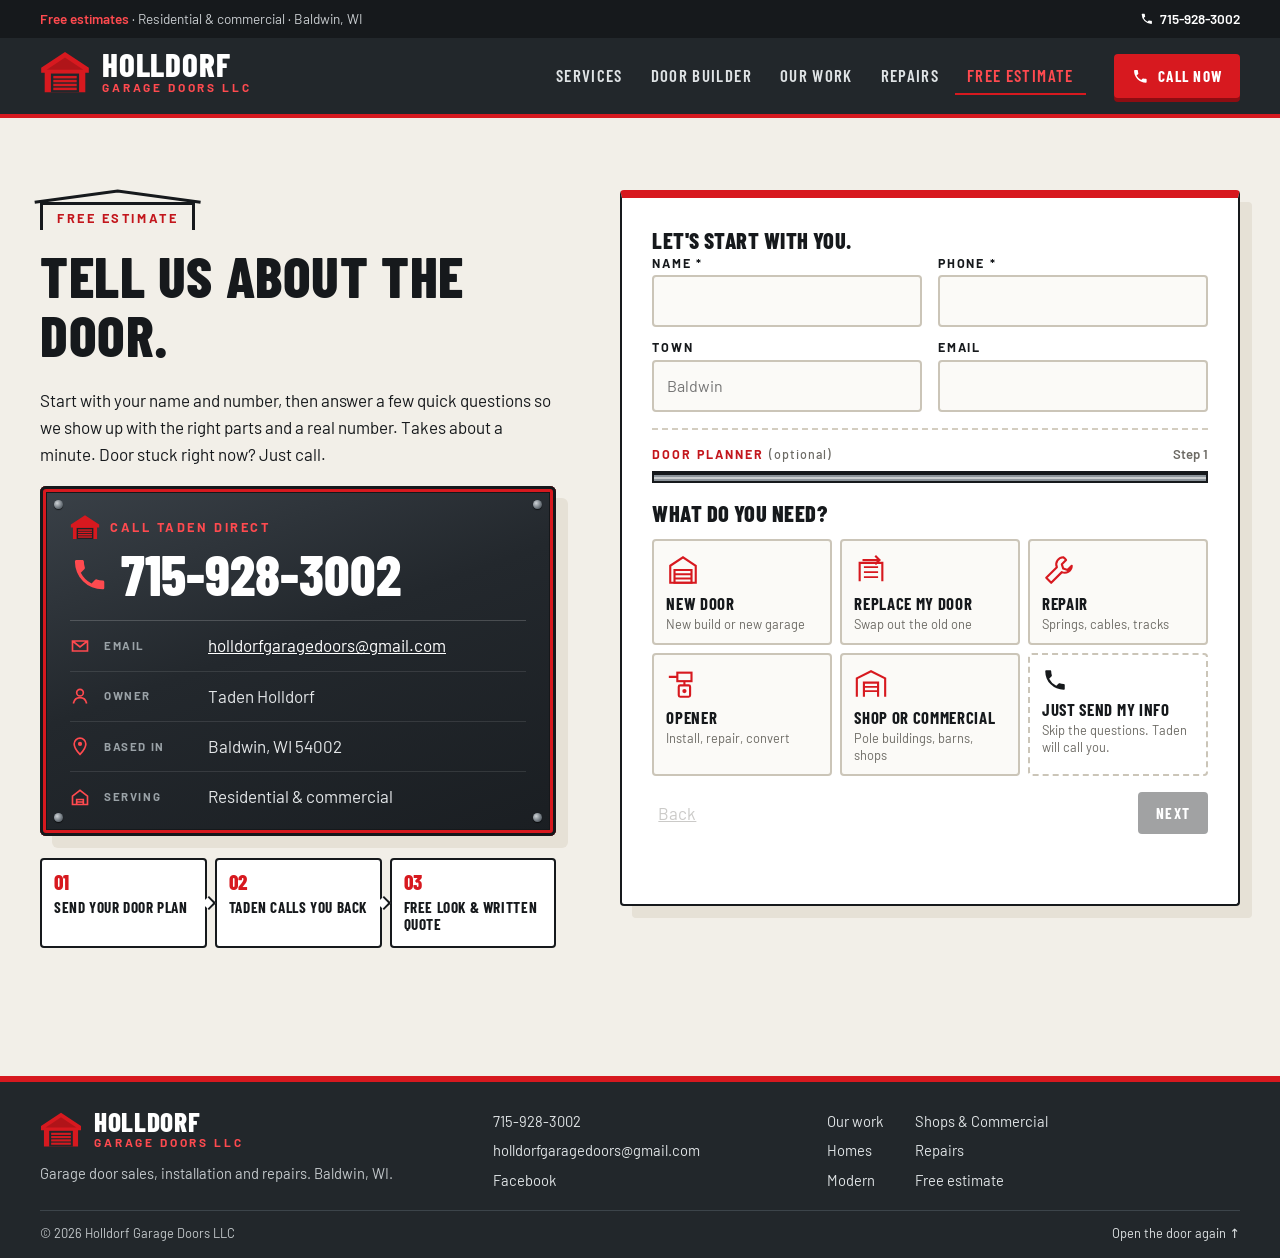
==== commit 98c8d7f1: "Estimate form: fixed-height inputs so Town/Email line up in every browser Error lines no longer affe" ====
--- a/free-estimate/index.html
+++ b/free-estimate/index.html
@@ -16,12 +16,16 @@
 <meta property="og:title" content="Free Garage Door Estimate | Holldorf Garage Doors, Baldwin WI">
 <meta property="og:description" content="Get a free garage door estimate from Holldorf Garage Doors in Baldwin, WI. Answer a few quick questions about your new door, repair or opener and we’ll call you back.">
 <meta property="og:url" content="https://brilliantimpact-media.github.io/holldorf-doors-website/free-estimate/">
-<meta property="og:image" content="https://brilliantimpact-media.github.io/holldorf-doors-website/assets/img/og-image.jpg">
+<meta property="og:image" content="https://brilliantimpact-media.github.io/holldorf-doors-website/assets/img/share-card.jpg">
+<meta property="og:image:width" content="1200">
+<meta property="og:image:height" content="630">
+<meta property="og:image:alt" content="Holldorf Garage Doors: garage doors, hung right. Sales, installation, repairs and openers. Baldwin, WI. 715-928-3002">
+<meta name="twitter:image" content="https://brilliantimpact-media.github.io/holldorf-doors-website/assets/img/share-card.jpg">
 <meta name="twitter:card" content="summary_large_image">
 <link rel="preconnect" href="https://fonts.googleapis.com">
 <link rel="preconnect" href="https://fonts.gstatic.com" crossorigin>
 <link href="https://fonts.googleapis.com/css2?family=Barlow+Condensed:wght@500;600;700;800&family=Barlow:wght@400;500;600;700&display=swap" rel="stylesheet">
-<link rel="stylesheet" href="../assets/css/site.css?v=202611181426">
+<link rel="stylesheet" href="../assets/css/site.css?v=202611181446">
 <script>document.documentElement.classList.add('js');</script>
 <script type="application/ld+json">
 {
@@ -201,7 +205,7 @@
   <button class="lb-nav lb-next" type="button" aria-label="Next photo">&rsaquo;</button>
 </div>
 
-<script src="../assets/js/main.js?v=202611181426" defer></script>
-<script src="../assets/js/estimate.js?v=202611181426" defer></script>
+<script src="../assets/js/main.js?v=202611181446" defer></script>
+<script src="../assets/js/estimate.js?v=202611181446" defer></script>
 </body>
 </html>
--- a/assets/css/site.css
+++ b/assets/css/site.css
@@ -340,9 +340,11 @@
 .howto span { font: 700 .95rem/1.15 var(--head); letter-spacing: .04em; text-transform: uppercase; }
 .estimate__form { background: var(--white); border: 2px solid var(--ink); border-top: 8px solid var(--red); padding: 30px; border-radius: var(--radius); display: grid; gap: 16px; box-shadow: 12px 12px 0 var(--paper-2); }
 .field-row { display: grid; grid-template-columns: 1fr 1fr; gap: 16px; }
-.field { display: grid; gap: 6px; align-content: start; }
+.field { display: flex; flex-direction: column; gap: 6px; }
 .field span { font: 700 .78rem/1 var(--body); letter-spacing: .14em; text-transform: uppercase; }
 .field input, .field select, .field textarea { width: 100%; font: inherit; font-size: 1rem; padding: 12px 13px; border: 2px solid #cbc5b8; border-radius: var(--radius); background: #fbfaf7; color: var(--ink); }
+/* Same box size in every browser and for every input type (Safari sizes email/tel boxes its own way otherwise) */
+.field input, .field select { -webkit-appearance: none; appearance: none; height: 52px; line-height: 1.2; margin: 0; box-sizing: border-box; }
 .field input:focus, .field select:focus, .field textarea:focus { outline: none; border-color: var(--ink); background: var(--white); }
 .field .is-bad, .field input[aria-invalid="true"], .field select[aria-invalid="true"] { border-color: var(--rust); }
 .hp { position: absolute; left: -9999px; }
